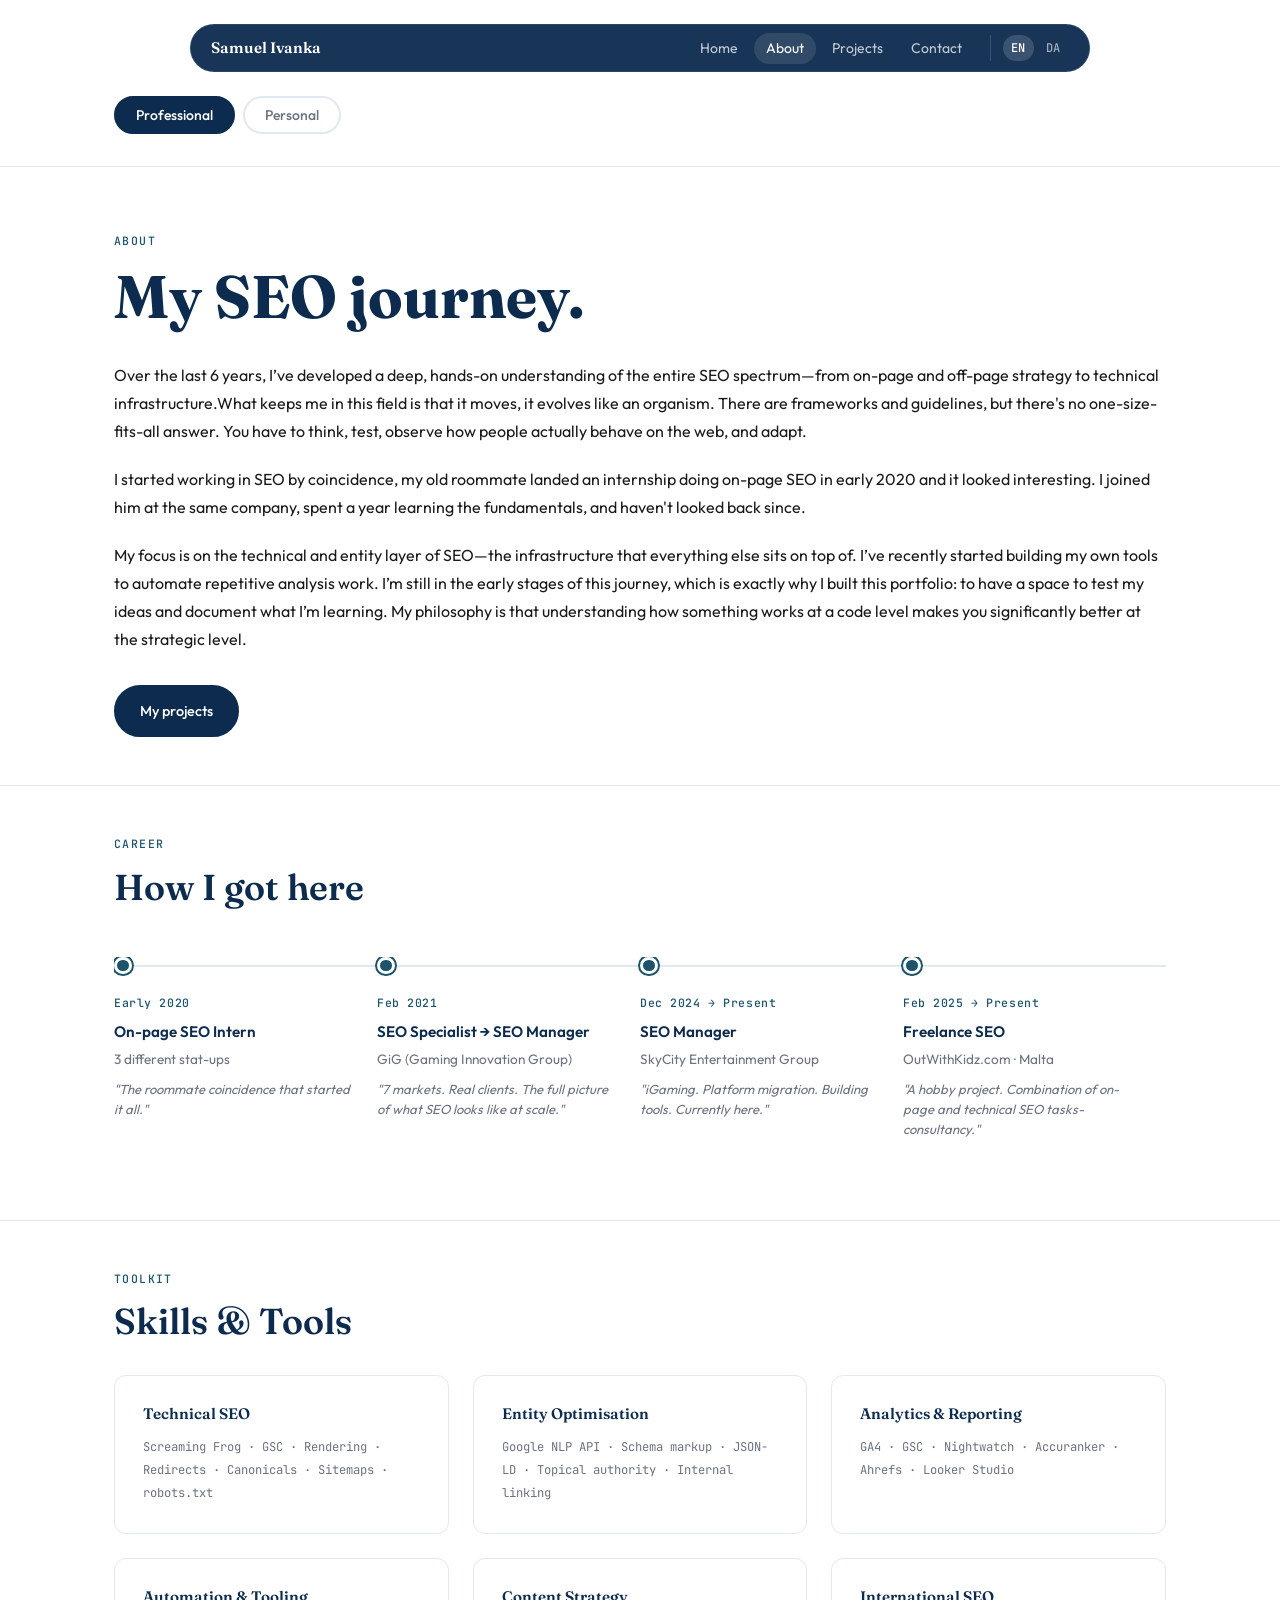
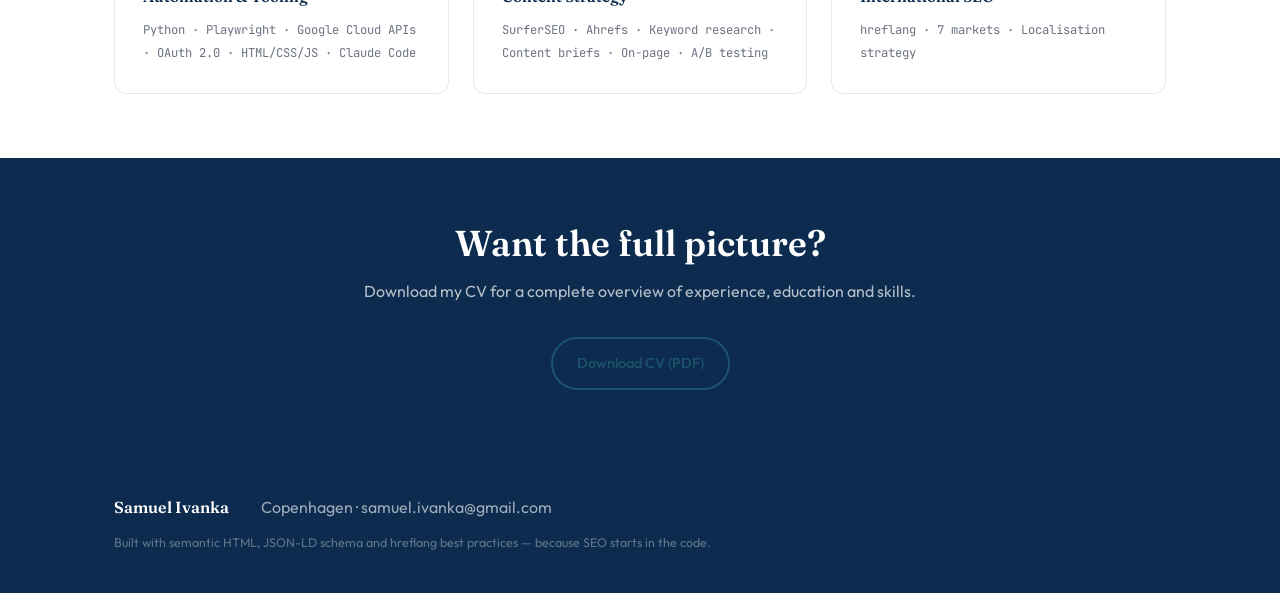
==== about.html @ 7281bb07 "Add redirect-mapper and link-qualifier project pages - projects/redirect-mapper.html: AI-augmented 3" ====
<!DOCTYPE html>
<html lang="en">
<head>
  <meta charset="UTF-8">
  <meta name="viewport" content="width=device-width, initial-scale=1.0">

  <title>About Me - Professional & Personal Angle</title>
  <meta name="description" content="About Samuel Ivanka — technical SEO manager based in Copenhagen. 5 years in iGaming, agency and freelance SEO. Also: badminton, cycling, and four languages.">

  <!-- Canonical -->
  <link rel="canonical" href="https://samuelivanka.github.io/about.html">

  <!-- Open Graph -->
  <meta property="og:type"        content="website">
  <meta property="og:url"         content="https://samuelivanka.github.io/about.html">
  <meta property="og:title"       content="About Me - Professional & Personal Angle">
  <meta property="og:description" content="A bit about myself, from professional and personal point of view. Want to know more? Just ask!">

  <!--
    Hreflang note:
    This site uses a JavaScript-based language toggle (EN/DA) with localStorage persistence.
    Both language versions are present in the DOM simultaneously; display:none hides the inactive one.
  -->

  <!-- Anti-FOUC: apply saved language before stylesheet renders -->
  <script>(function(){var l=localStorage.getItem('si-lang')||'en';document.documentElement.classList.add('lang-'+l);document.documentElement.lang=l;}());</script>

  <!-- Fonts preconnect -->
  <link rel="preconnect" href="https://fonts.googleapis.com">
  <link rel="preconnect" href="https://fonts.gstatic.com" crossorigin>
  <link rel="stylesheet" href="https://fonts.googleapis.com/css2?family=Fraunces:ital,opsz,wght@0,9..144,300;0,9..144,400;0,9..144,600;0,9..144,700;1,9..144,400&family=Outfit:wght@300;400;500;600&family=JetBrains+Mono:wght@400;500&display=swap">

  <link rel="stylesheet" href="style.css">

  <!-- JSON-LD: Person (fuller description) -->
  <script type="application/ld+json">
  {
    "@context": "https://schema.org",
    "@type": "Person",
    "@id": "https://samuelivanka.github.io/#person",
    "name": "Samuel Ivanka",
    "jobTitle": "SEO Manager",
    "description": "Technical SEO manager with 5 years of experience across iGaming, agency and freelance. Specialising in technical SEO, entity optimisation, Ai trends and SEO automation tooling (early stages). Based in Copenhagen.",
    "url": "https://samuelivanka.github.io/",
    "email": "samuel.ivanka@gmail.com",
    "sameAs": ["https://www.linkedin.com/in/samuel-ivanka/"],
    "worksFor": {
      "@type": "Organization",
      "name": "SkyCity Entertainment Group",
      "url": "https://www.skycitycasino.com",
      "sameAs": "https://en.wikipedia.org/wiki/SkyCity_Entertainment_Group"
    },
    "knowsLanguage": ["Slovak", "English", "Danish", "Dutch"],
    "nationality": "Slovak",
    "homeLocation": {
      "@type": "Place",
      "name": "Copenhagen, Denmark"
    }
  }
  </script>
</head>
<body class="mode-professional">

  <!-- ===================== NAV ===================== -->
  <div class="nav-wrapper">
    <nav class="pill-nav" aria-label="Main navigation">
      <a href="index.html" class="nav-logo">Samuel Ivanka</a>

      <button class="nav-hamburger" aria-label="Menu" aria-expanded="false">
        <span></span><span></span><span></span>
      </button>

      <ul class="nav-links">
        <li><a href="index.html"><span class="t-en">Home</span><span class="t-da">Hjem</span></a></li>
        <li><a href="about.html"><span class="t-en">About</span><span class="t-da">Om mig</span></a></li>
        <li><a href="projects.html"><span class="t-en">Projects</span><span class="t-da">Projekter</span></a></li>
        <li><a href="mailto:samuel.ivanka@gmail.com" class="t-en">Contact</a><a href="mailto:samuel.ivanka@gmail.com" class="t-da">Kontakt</a></li>
      </ul>

      <div class="lang-toggle">
        <button class="lang-btn" data-lang="en" aria-label="Switch to English">EN</button>
        <button class="lang-btn" data-lang="da" aria-label="Skift til dansk">DA</button>
      </div>
    </nav>
  </div>

  <main>

    <!-- ===================== MODE TOGGLE BAR ===================== -->
    <div class="mode-bar">
      <div class="container">
        <div class="mode-toggle-bar" role="group" aria-label="Content mode">
          <button class="mode-btn" data-mode="professional">
            <span class="t-en">Professional</span>
            <span class="t-da">Professionel</span>
          </button>
          <button class="mode-btn" data-mode="personal">
            <span class="t-en">Personal</span>
            <span class="t-da">Personlig</span>
          </button>
        </div>
      </div>
    </div>

    <!-- ====================================================
         PROFESSIONAL CONTENT
         ==================================================== -->
    <div class="professional-content">

      <!-- Professional Intro -->
      <section class="about-intro">
        <div class="container">
          <span class="label">
            <span class="t-en">About</span>
            <span class="t-da">Om mig</span>
          </span>
          <h1>
            <span class="t-en">My SEO journey.</span>
            <span class="t-da">Min SEO rejse.</span>
          </h1>

          <div class="about-intro-text">
            <p class="t-en">Over the last 6 years, I’ve developed a deep, hands-on understanding of the entire SEO spectrum—from on-page and off-page strategy to technical infrastructure.What keeps me in this field is that it moves, it evolves like an organism. There are frameworks and guidelines, but there's no one-size-fits-all answer. You have to think, test, observe how people actually behave on the web, and adapt.</p>
            <p class="t-da">De sidste 6 år har jeg opbygget en dyb, praktisk forståelse for hele SEO-spektret – fra on-page og off-page strategi til teknisk infrastruktur. Det der holder mig i dette felt er, at det bevæger sig, det udvikler sig som en organisme. Der er rammer og retningslinjer, men der er ingen one-size-fits-all løsning. Man skal tænke, teste, observere hvordan folk faktisk opfører sig på nettet, og tilpasse sig.</p>

            <p class="t-en">I started working in SEO by coincidence, my old roommate landed an internship doing on-page SEO in early 2020 and it looked interesting. I joined him at the same company, spent a year learning the fundamentals, and haven't looked back since.</p>
            <p class="t-da">Jeg startede med SEO lidt ved et tilfælde. Min daværende roommate fik en praktikplads med fokus på on-page SEO i starten af 2020, og det så spændende ud. Jeg startede i samme firma, brugte et år på at lære det grundlæggende, og har ikke set mig tilbage siden.</p>

            <p class="t-en">My focus is on the technical and entity layer of SEO—the infrastructure that everything else sits on top of. I’ve recently started building my own tools to automate repetitive analysis work. I’m still in the early stages of this journey, which is exactly why I built this portfolio: to have a space to test my ideas and document what I’m learning. My philosophy is that understanding how something works at a code level makes you significantly better at the strategic level.</p>
            <p class="t-da">Mit fokus er på det tekniske lag og entitets-niveauet – selve den infrastruktur, som alt andet hviler på. Jeg er for nylig begyndt at eksperimentere med at bygge mine egne værktøjer til at automatisere repetitive analyseopgaver. Selvom jeg stadig er i den tidlige fase, er det netop derfor, jeg har bygget denne portfolio: For at have et sted at teste mine idéer af og dokumentere min læring. Min filosofi er, at når man forstår, hvordan noget fungerer helt nede i koden, bliver man markant stærkere på det strategiske niveau.</p>
          </div>

          <div style="margin-top: 2rem;">
            <a href="projects.html" class="btn-primary">
              <span class="t-en">My projects</span>
              <span class="t-da">Mine projekter</span>
            </a>
          </div>
        </div>
      </section>

      <!-- Career Roadmap -->
      <section class="career-section">
        <div class="container">
          <div class="section-header fade-up">
            <span class="label">
              <span class="t-en">Career</span>
              <span class="t-da">Karriere</span>
            </span>
            <h2>
              <span class="t-en">How I got here</span>
              <span class="t-da">Min Rejse</span>
            </h2>
          </div>

          <div class="career-timeline" role="list">

            <div class="timeline-item fade-up" role="listitem">
              <div class="timeline-dot" aria-hidden="true"></div>
              <div class="timeline-year">
                <span class="t-en">Early 2020</span>
                <span class="t-da">Tidligt 2020</span>
              </div>
              <div class="timeline-role">
                <span class="t-en">On-page SEO Intern</span>
                <span class="t-da">On-page SEO Praktikant</span>
              </div>
              <div class="timeline-company">
                <span class="t-en">3 different stat-ups</span>
                <span class="t-da">3 forskellige start-ups</span>
              </div>
              <div class="timeline-desc">
                <span class="t-en">"The roommate coincidence that started it all."</span>
                <span class="t-da">"Den roommate-tilfældighed der startede det hele."</span>
              </div>
            </div>

            <div class="timeline-item fade-up" role="listitem">
              <div class="timeline-dot" aria-hidden="true"></div>
              <div class="timeline-year">Feb 2021</div>
              <div class="timeline-role">SEO Specialist → SEO Manager</div>
              <div class="timeline-company">GiG (Gaming Innovation Group)</div>
              <div class="timeline-desc">
                <span class="t-en">"7 markets. Real clients. The full picture of what SEO looks like at scale."</span>
                <span class="t-da">"7 markeder. Rigtige kunder. Det fulde billede af SEO i skala."</span>
              </div>
            </div>

            <div class="timeline-item fade-up" role="listitem">
              <div class="timeline-dot" aria-hidden="true"></div>
              <div class="timeline-year">
                <span class="t-en">Dec 2024 → Present</span>
                <span class="t-da">Dec 2024 → Nu</span>
              </div>
              <div class="timeline-role">SEO Manager</div>
              <div class="timeline-company">SkyCity Entertainment Group</div>
              <div class="timeline-desc">
                <span class="t-en">"iGaming. Platform migration. Building tools. Currently here."</span>
                <span class="t-da">"iGaming. Platformsmigrering. Bygger værktøjer. Er her stadig."</span>
              </div>
            </div>

            <div class="timeline-item fade-up" role="listitem">
              <div class="timeline-dot" aria-hidden="true"></div>
              <div class="timeline-year">
                <span class="t-en">Feb 2025 → Present</span>
                <span class="t-da">Feb 2025 → Nu</span>
              </div>
              <div class="timeline-role">
                <span class="t-en">Freelance SEO</span>
                <span class="t-da">Freelance SEO</span>
              </div>
              <div class="timeline-company">OutWithKidz.com · Malta</div>
              <div class="timeline-desc">
                <span class="t-en">"A hobby project. Combination of on-page and technical SEO tasks- consultancy."</span>
                <span class="t-da">"Et hobbyprojekt. Kombination af on-page og tekniske SEO opgaver - konsulent."</span>
              </div>
            </div>

          </div>
        </div>
      </section>

      <!-- Skills Grid -->
      <section class="skills-section">
        <div class="container">
          <div class="section-header fade-up">
            <span class="label">
              <span class="t-en">Toolkit</span>
              <span class="t-da">Værktøjskasse</span>
            </span>
            <h2>
              <span class="t-en">Skills &amp; Tools</span>
              <span class="t-da">Kompetencer &amp; Værktøjer</span>
            </h2>
          </div>

          <div class="skills-grid">

            <article class="skill-card fade-up">
              <h3>
                <span class="t-en">Technical SEO</span>
                <span class="t-da">Teknisk SEO</span>
              </h3>
              <div class="skill-tools">Screaming Frog · GSC · Rendering · Redirects · Canonicals · Sitemaps · robots.txt</div>
            </article>

            <article class="skill-card fade-up">
              <h3>
                <span class="t-en">Entity Optimisation</span>
                <span class="t-da">Entitetsoptimering</span>
              </h3>
              <div class="skill-tools">Google NLP API · Schema markup · JSON-LD · Topical authority · Internal linking</div>
            </article>

            <article class="skill-card fade-up">
              <h3>
                <span class="t-en">Analytics &amp; Reporting</span>
                <span class="t-da">Analyse &amp; Rapportering</span>
              </h3>
              <div class="skill-tools">GA4 · GSC · Nightwatch · Accuranker · Ahrefs · Looker Studio</div>
            </article>

            <article class="skill-card fade-up">
              <h3>
                <span class="t-en">Automation &amp; Tooling</span>
                <span class="t-da">Automatisering &amp; Tooling</span>
              </h3>
              <div class="skill-tools">Python · Playwright · Google Cloud APIs · OAuth 2.0 · HTML/CSS/JS · Claude Code</div>
            </article>

            <article class="skill-card fade-up">
              <h3>
                <span class="t-en">Content Strategy</span>
                <span class="t-da">Contentstrategi</span>
              </h3>
              <div class="skill-tools t-en">SurferSEO · Ahrefs · Keyword research · Content briefs · On-page · A/B testing</div>
              <div class="skill-tools t-da">SurferSEO · Ahrefs · Søgeordanalyse · Content briefs · On-page · A/B testing</div>
            </article>

            <article class="skill-card fade-up">
              <h3>
                <span class="t-en">International SEO</span>
                <span class="t-da">International SEO</span>
              </h3>
              <div class="skill-tools t-en">hreflang · 7 markets · Localisation strategy</div>
              <div class="skill-tools t-da">hreflang · 7 markeder · Lokaliseringsstrategi</div>
            </article>

          </div>
        </div>
      </section>

      <!-- CV Download Strip -->
      <section class="cv-strip">
        <div class="container">
          <h2>
            <span class="t-en">Want the full picture?</span>
            <span class="t-da">Vil du have det fulde billede?</span>
          </h2>
          <p class="t-en">Download my CV for a complete overview of experience, education and skills.</p>
          <p class="t-da">Download mit CV for et komplet overblik over erfaring, uddannelse og kompetencer.</p>
          <a href="S.Ivanka_CV.pdf" class="btn-outline" download>
            <span class="t-en">Download CV (PDF)</span>
            <span class="t-da">Download CV (PDF)</span>
          </a>
        </div>
      </section>

    </div><!-- /professional-content -->

    <!-- ====================================================
         PERSONAL CONTENT
         ==================================================== -->
    <div class="personal-content">

      <!-- Personal Intro -->
      <section class="personal-intro">
        <div class="container">
          <span class="label">
            <span class="t-en">The human behind the redirects</span>
            <span class="t-da">Mennesket bag redirects</span>
          </span>
          <h1>
            <span class="t-en">Life outside of SEO.</span>
            <span class="t-da">Livet uden for SEO.</span>
          </h1>

          <div class="about-intro-text">
            <p class="t-en">Originally from Partizánske, Slovakia—a town small enough that leaving felt inevitable. My journey has always been driven by a search for the next challenge. At 15, that meant moving to Košice and joining the national badminton team.</p>
            <p class="t-da">Jeg kommer oprindeligt fra Partizánske i Slovakiet – en by, der var lille nok til, at det føltes uundgåeligt, at jeg en dag skulle videre. Min rejse har altid været drevet af lysten til den næste udfordring. Som 15-årig betød det en flytning til Košice for at tørne ud for det slovakiske badmintonlandshold.</p>

            <p class="t-en">In 2016, I decided Denmark sounded like a good idea, and I’ve been here ever since. Over the last decade, I’ve built a life in Copenhagen: I studied, mastered the language (passing the C1 Studieprøven in 2025), and found a community I’m proud to be part of. I officially applied for Danish citizenship in mid-2025, and I’m looking forward to calling this city home for many years to come.</p>
            <p class="t-da">I 2016 besluttede jeg, at Danmark lød som en god idé, og jeg har været her lige siden. Over det sidste årti har jeg bygget et liv op i København: Jeg har studeret, mestret sproget (bestod Studieprøven i 2025) og fundet et fællesskab, jeg er stolt af at være en del af. Jeg ansøgte om dansk statsborgerskab i sommeren 2025, og planen er klar – jeg skal kalde København for mit hjem i mange år fremover.</p>
          </div>
        </div>
      </section>

      <!-- Fun Cards -->
      <section class="fun-section">
        <div class="container">
          <div class="section-header fade-up">
            <span class="label">
              <span class="t-en">Outside the browser</span>
              <span class="t-da">Uden for browseren</span>
            </span>
          </div>

          <div class="fun-cards-grid">

            <article class="fun-card fade-up">
              <div class="fun-card-emoji">🏸</div>
              <h3>
                <span class="t-en">Badminton (on hold)</span>
                <span class="t-da">Badminton (på pause)</span>
              </h3>
              <p class="t-en">Former national team player. Currently on pause thanks to heel and knee surgeries. Now working on my comeback to the badminton courts. Also, I cannot say non to padel either...</p>
              <p class="t-da">Tidligere landsholdsspiller. Lige nu er ketcheren lagt på hylden grundet operationer i både hæl og knæ, men jeg arbejder målrettet på mit comeback til badmintonbanen. Og når jeg ikke jagter fjerbolde, har jeg også svært ved at sige nej til en omgang padel...</p>
            </article>

            <article class="fun-card fade-up">
              <div class="fun-card-emoji">🚴</div>
              <h3>
                <span class="t-en">Road cycling</span>
                <span class="t-da">Landevejscykling</span>
              </h3>
              <p class="t-en">Coming from a hilly country with beautiful mountains, I thought road cycling in Denmark would be boring. But once I actually got in the saddle, I never looked back.</p>
              <p class="t-da">Da jeg kommer fra et bjergrigt, troede jeg egentlig, at landevejscykling i Danmark ville være ret kedeligt. Men efter jeg prøvede det første gang, har jeg ikke set mig tilbage.</p>
            </article>

            <article class="fun-card fade-up">
              <div class="fun-card-emoji">📚</div>
              <h3>
                <span class="t-en">Reading</span>
                <span class="t-da">Læsning</span>
              </h3>
              <p class="t-en">My interests cover everything from crime fiction and psychology to the mechanics of the human body (and children’s books in Dutch, haha). My latest purchase? The Decameron—a 14th-century classic. I guess I wanted to see if I’d enjoy the "big ballers" of world literature.</p>
              <p class="t-da">Jeg læser alt fra krimier og psykologi til bøger om menneskekroppen (og børnebøger på hollandsk, haha). Mit seneste køb var Dekameron – en klassiker fra det 14. århundrede. Jeg tænkte, at det var på tide at se, om jeg kan li’ litteraturens helt store "big ballers".</p>
            </article>

            <article class="fun-card fade-up">
              <div class="fun-card-emoji">🌍</div>
              <h3>
                <span class="t-en">Traveling</span>
                <span class="t-da">Rejse</span>
              </h3>
              <p class="t-en">I’ve explored 16 different European countries and spent three months in Malaysia for an internship at a badminton academy. My travels have also taken me through Hong Kong, the Philippines, Singapore, Thailand, and all the way to Australia.</p>
              <p class="t-da">Jeg har udforsket 16 forskellige lande i Europa og tilbragt tre måneder i Malaysia i praktik på et badmintonakademi. Derudover har mine rejser taget mig forbi Hong Kong, Filippinerne, Singapore, Thailand og hele vejen til Australien.</p>
            </article>

            <article class="fun-card fade-up">
              <div class="fun-card-emoji">🐕</div>
              <h3>
                <span class="t-en">Walks + girlfriend + dog</span>
                <span class="t-da">Gåture + kæreste + hund</span>
              </h3>
              <p class="t-en">The holy trinity of weekend activities. Long walks with my girlfriend and our dog — the best kind of offline time.</p>
              <p class="t-da">Den hellige treenighed af weekendaktiviteter. Lange ture med min kæreste og vores hund — den bedste slags offline tid.</p>
            </article>

            <article class="fun-card fade-up">
              <div class="fun-card-emoji">🌱</div>
              <h3>
                <span class="t-en">Plants, cooking &amp; cleaning</span>
                <span class="t-da">Planter, madlavning &amp; rengøring</span>
              </h3>
              <p class="t-en">I actually genuinely enjoy cleaning—it might have something to do with my very first job in Denmark as a dishwasher. When I’m not making things spotless, I enjoy the occasional baking session and taking care of my growing collection of plants.</p>
              <p class="t-da">Jeg nyder faktisk at gøre rent – det har måske noget at gøre med mit allerførste job i Danmark som opvasker. Når jeg ikke gør rent, kan jeg godt lide at bage en gang imellem og passe mine mange planter.</p>
            </article>

          </div>
        </div>
      </section>

      <!-- Languages -->
      <section class="lang-section">
        <div class="container">
          <div class="section-header fade-up">
            <span class="label">
              <span class="t-en">Languages</span>
              <span class="t-da">Sprog</span>
            </span>
          </div>

          <div class="lang-items">

            <div class="lang-item fade-up">
              <div class="lang-name">
                <span class="t-en">Slovak</span>
                <span class="t-da">Slovakisk</span>
              </div>
              <div class="lang-level">
                <span class="t-en">Native</span>
                <span class="t-da">Modersmål</span>
              </div>
              <div class="lang-note">
                <span class="t-en">From Partizánske, Slovakia</span>
                <span class="t-da">Fra Partizánske, Slovakiet</span>
              </div>
            </div>

            <div class="lang-item fade-up">
              <div class="lang-name">
                <span class="t-en">English</span>
                <span class="t-da">Engelsk</span>
              </div>
              <div class="lang-level">C2</div>
              <div class="lang-note">
                <span class="t-en">Full professional proficiency</span>
                <span class="t-da">Fuld professionel kompetence</span>
              </div>
            </div>

            <div class="lang-item fade-up">
              <div class="lang-name">
                <span class="t-en">Danish</span>
                <span class="t-da">Dansk</span>
              </div>
              <div class="lang-level">C1</div>
              <div class="lang-note">
                <span class="t-en">It's still tough but I do my best</span>
                <span class="t-da">Det er stadig hårdt, men jeg gør mit bedste</span>
              </div>
            </div>

            <div class="lang-item fade-up">
              <div class="lang-name">
                <span class="t-en">Dutch</span>
                <span class="t-da">Hollandsk</span>
              </div>
              <div class="lang-level">B1</div>
              <div class="lang-note">
                <span class="t-en">Self-study & occasional convos with natives</span>
                <span class="t-da">Selvstudie og jævnlige samtaler med hollændere</span>
              </div>
            </div>

          </div>
        </div>
      </section>

    </div><!-- /personal-content -->

  </main>

  <!-- ===================== FOOTER ===================== -->
  <footer>
    <div class="container">
      <span class="footer-name">Samuel Ivanka</span>
      <span>
        <span class="t-en">Copenhagen</span>
        <span class="t-da">København</span>
         · samuel.ivanka@gmail.com
      </span>
      <span class="footer-note t-en">Built with semantic HTML, JSON-LD schema and hreflang best practices — because SEO starts in the code.</span>
      <span class="footer-note t-da">Bygget med semantisk HTML, JSON-LD schema og hreflang best practices — fordi SEO starter i koden.</span>
    </div>
  </footer>

  <script src="script.js"></script>
</body>
</html>
---- style.css ----
/* ===================================================
   SAMUEL IVANKA — PORTFOLIO STYLESHEET
   =================================================== */

/* Fonts */
@import url('https://fonts.googleapis.com/css2?family=Fraunces:ital,opsz,wght@0,9..144,300;0,9..144,400;0,9..144,600;0,9..144,700;1,9..144,400&family=Outfit:wght@300;400;500;600&family=JetBrains+Mono:wght@400;500&display=swap');

/* ---- Custom Properties ---- */
:root {
  --navy:   #0C2B4E;
  --blue:   #1A3D64;
  --teal:   #1D546C;
  --grey:   #F4F4F4;
  --white:  #FFFFFF;
  --ink:    #1A1A1A;
  --muted:  #6B7280;
  --rule:   #E2E8F0;

  --font-display: 'Fraunces', Georgia, serif;
  --font-body:    'Outfit', system-ui, sans-serif;
  --font-mono:    'JetBrains Mono', 'Courier New', monospace;

  --section-gap:    4rem;
  --container-max:  1100px;
  --radius:         12px;
  --radius-pill:    999px;
  --transition:     0.3s ease;
}

/* ---- Language / Mode Visibility (critical — prevents FOUC) ---- */
html.lang-en .t-da { display: none; }
html.lang-da .t-en { display: none; }
body.mode-professional .personal-content  { display: none; }
body.mode-personal    .professional-content { display: none; }

/* ---- Reset & Base ---- */
*, *::before, *::after { box-sizing: border-box; margin: 0; padding: 0; }

html {
  scroll-behavior: smooth;
  font-size: 16px;
}

body {
  font-family: var(--font-body);
  color: var(--ink);
  background: var(--white);
  line-height: 1.7;
  -webkit-font-smoothing: antialiased;
}

img { max-width: 100%; display: block; }
a   { color: inherit; text-decoration: none; }
ul  { list-style: none; }

/* ---- Layout ---- */
.container {
  max-width: var(--container-max);
  margin: 0 auto;
  padding: 0 1.5rem;
}

section { padding: var(--section-gap) 0; }

/* ====================================================
   FLOATING PILL NAV
   ==================================================== */
.nav-wrapper {
  position: fixed;
  top: 1.5rem;
  left: 50%;
  transform: translateX(-50%);
  z-index: 1000;
  width: calc(100% - 2rem);
  max-width: 900px;
}

.pill-nav {
  display: flex;
  align-items: center;
  gap: 0.5rem;
  background: rgba(12, 43, 78, 0.95);
  backdrop-filter: blur(12px);
  -webkit-backdrop-filter: blur(12px);
  border-radius: var(--radius-pill);
  padding: 0.6rem 1.25rem;
  border: 1px solid rgba(255, 255, 255, 0.08);
  position: relative;
}

.nav-logo {
  font-family: var(--font-display);
  font-weight: 600;
  font-size: 0.95rem;
  color: var(--white);
  white-space: nowrap;
  margin-right: auto;
  flex-shrink: 0;
}

.nav-links {
  display: flex;
  align-items: center;
  gap: 0.25rem;
}

.nav-links li a {
  color: rgba(255, 255, 255, 0.75);
  font-size: 0.875rem;
  font-weight: 400;
  padding: 0.4rem 0.75rem;
  border-radius: var(--radius-pill);
  transition: color var(--transition), background var(--transition);
  white-space: nowrap;
}

.nav-links li a:hover,
.nav-links li a.active {
  color: var(--white);
  background: rgba(255, 255, 255, 0.1);
}

/* ---- Lang Toggle ---- */
.lang-toggle {
  display: flex;
  gap: 0.2rem;
  margin-left: 0.5rem;
  border-left: 1px solid rgba(255, 255, 255, 0.15);
  padding-left: 0.75rem;
  flex-shrink: 0;
}

.lang-btn {
  background: none;
  border: none;
  color: rgba(255, 255, 255, 0.6);
  font-family: var(--font-mono);
  font-size: 0.75rem;
  font-weight: 500;
  padding: 0.3rem 0.55rem;
  border-radius: var(--radius-pill);
  cursor: pointer;
  transition: color var(--transition), background var(--transition);
}

.lang-btn:hover { color: var(--white); }

.lang-btn.active {
  background: rgba(255, 255, 255, 0.15);
  color: var(--white);
}

/* ---- Hamburger (mobile) ---- */
.nav-hamburger {
  display: none;
  flex-direction: column;
  gap: 5px;
  background: none;
  border: none;
  cursor: pointer;
  padding: 0.4rem;
  margin-left: 0.75rem;
}

.nav-hamburger span {
  display: block;
  width: 20px;
  height: 2px;
  background: var(--white);
  border-radius: 2px;
  transition: transform var(--transition), opacity var(--transition);
}

.nav-hamburger.open span:nth-child(1) { transform: translateY(7px) rotate(45deg); }
.nav-hamburger.open span:nth-child(2) { opacity: 0; }
.nav-hamburger.open span:nth-child(3) { transform: translateY(-7px) rotate(-45deg); }

/* ====================================================
   TYPOGRAPHY
   ==================================================== */
h1 {
  font-family: var(--font-display);
  font-size: clamp(2.5rem, 5vw, 3.75rem);
  font-weight: 700;
  line-height: 1.1;
  color: var(--navy);
}

h2 {
  font-family: var(--font-display);
  font-size: clamp(1.75rem, 3vw, 2.25rem);
  font-weight: 600;
  line-height: 1.2;
  color: var(--navy);
}

h3 {
  font-family: var(--font-display);
  font-size: 1.2rem;
  font-weight: 600;
  color: var(--navy);
  line-height: 1.3;
}

h4 {
  font-family: var(--font-body);
  font-size: 1rem;
  font-weight: 600;
  color: var(--navy);
}

p { color: var(--ink); line-height: 1.75; }
p + p { margin-top: 1rem; }

/* ---- Section Label ---- */
.label {
  font-family: var(--font-mono);
  font-size: 0.72rem;
  font-weight: 500;
  letter-spacing: 0.12em;
  text-transform: uppercase;
  color: var(--teal);
  display: block;
  margin-bottom: 0.75rem;
}

/* ---- Section Header ---- */
.section-header { margin-bottom: 2rem; }
.section-header h2 { margin-top: 0.5rem; }

/* ====================================================
   BUTTONS
   ==================================================== */
.btn-primary,
.btn-secondary,
.btn-outline {
  display: inline-flex;
  align-items: center;
  gap: 0.5rem;
  padding: 0.75rem 1.5rem;
  border-radius: var(--radius-pill);
  font-family: var(--font-body);
  font-size: 0.9rem;
  font-weight: 500;
  cursor: pointer;
  transition: all var(--transition);
  border: 2px solid transparent;
  text-decoration: none;
  white-space: nowrap;
}

.btn-primary {
  background: var(--navy);
  color: var(--white);
  border-color: var(--navy);
}
.btn-primary:hover {
  background: var(--blue);
  border-color: var(--blue);
}

.btn-secondary {
  background: transparent;
  color: var(--navy);
  border-color: var(--navy);
}
.btn-secondary:hover {
  background: var(--navy);
  color: var(--white);
}

.btn-outline {
  background: transparent;
  color: var(--teal);
  border-color: var(--teal);
}
.btn-outline:hover {
  background: var(--teal);
  color: var(--white);
}

/* ====================================================
   HERO SECTION
   ==================================================== */
.hero {
  display: flex;
  align-items: center;
  padding: 6.5rem 0 4rem;
  background: var(--white);
}

.hero-eyebrow {
  font-family: var(--font-mono);
  font-size: 0.78rem;
  font-weight: 400;
  letter-spacing: 0.12em;
  color: var(--teal);
  margin-bottom: 1.25rem;
  display: block;
}

.hero h1 { margin-bottom: 1.25rem; }

.hero-tagline {
  font-size: clamp(1.05rem, 2vw, 1.25rem);
  color: var(--ink);
  font-weight: 400;
  line-height: 1.65;
  max-width: 680px;
  margin-bottom: 0.75rem;
}

.hero-sub {
  font-size: 0.95rem;
  color: var(--muted);
  max-width: 540px;
  margin-bottom: 2.5rem;
}

.hero-ctas {
  display: flex;
  flex-wrap: wrap;
  gap: 1rem;
}

/* ====================================================
   WHAT I DO — 3 CARDS
   ==================================================== */
.what-i-do { background: var(--grey); }

.cards-grid {
  display: grid;
  grid-template-columns: repeat(4, 1fr);
  gap: 1.5rem;
}

@media (max-width: 900px) {
  .cards-grid { grid-template-columns: repeat(2, 1fr); }
}

@media (max-width: 540px) {
  .cards-grid { grid-template-columns: 1fr; }
}

.card {
  background: var(--white);
  border: 1px solid var(--rule);
  border-radius: var(--radius);
  padding: 2rem;
  transition: transform var(--transition), box-shadow var(--transition);
}

.card:hover {
  transform: translateY(-4px);
  box-shadow: 0 12px 32px rgba(12, 43, 78, 0.1);
}

.card-icon {
  font-size: 1.75rem;
  margin-bottom: 1rem;
  line-height: 1;
}

.card h3 { margin-bottom: 0.5rem; }
.card p  { color: var(--muted); font-size: 0.925rem; }

/* ====================================================
   FEATURED PROJECT SECTION
   ==================================================== */
.featured-project {
  background: var(--navy);
  color: var(--white);
}

.featured-project .label { color: rgba(255, 255, 255, 0.45); }
.featured-project h2    { color: var(--white); margin-top: 0.5rem; margin-bottom: 1rem; }
.featured-project p     { color: rgba(255, 255, 255, 0.8); }

.featured-inner {
  display: grid;
  grid-template-columns: 1fr 1fr;
  gap: 4rem;
  align-items: center;
}

.featured-cta { margin-top: 2rem; }

/* Outline button on dark navy background — needs light colours */
.featured-project .btn-outline,
.feature-card .btn-outline {
  color: rgba(255, 255, 255, 0.9);
  border-color: rgba(255, 255, 255, 0.45);
}

.featured-project .btn-outline:hover,
.feature-card .btn-outline:hover {
  background: rgba(255, 255, 255, 0.12);
  border-color: var(--white);
  color: var(--white);
}

/* ---- Mini Pipeline ---- */
.mini-pipeline {
  display: flex;
  align-items: flex-start;
  gap: 0;
  overflow-x: auto;
  scrollbar-width: none;
  padding: 1.5rem 0;
}

.mini-pipeline::-webkit-scrollbar { display: none; }

.mini-step {
  display: flex;
  flex-direction: column;
  align-items: center;
  text-align: center;
  min-width: 90px;
  flex-shrink: 0;
}

.mini-step-dot {
  width: 38px;
  height: 38px;
  border-radius: 50%;
  background: rgba(255, 255, 255, 0.1);
  border: 2px solid rgba(255, 255, 255, 0.35);
  display: flex;
  align-items: center;
  justify-content: center;
  font-family: var(--font-mono);
  font-size: 0.65rem;
  font-weight: 500;
  color: rgba(255, 255, 255, 0.9);
  margin-bottom: 0.6rem;
  flex-shrink: 0;
}

.mini-step-label {
  font-size: 0.68rem;
  color: rgba(255, 255, 255, 0.6);
  font-weight: 400;
  max-width: 78px;
  line-height: 1.3;
}

.mini-connector {
  flex: 1;
  height: 2px;
  background: rgba(255, 255, 255, 0.18);
  min-width: 16px;
  margin-top: 18px;
  flex-shrink: 1;
}

/* Mini pipeline — dark-on-light variant (projects card) */
.mini-pipeline-light .mini-step-dot {
  background: rgba(12, 43, 78, 0.08);
  border-color: rgba(12, 43, 78, 0.25);
  color: var(--navy);
}

.mini-pipeline-light .mini-step-label { color: rgba(255, 255, 255, 0.65); }
.mini-pipeline-light .mini-connector  { background: rgba(255, 255, 255, 0.2); }

/* ====================================================
   CONTACT STRIP
   ==================================================== */
.contact-strip {
  background: var(--grey);
  text-align: center;
}

.contact-strip h2      { margin-bottom: 1rem; }
.contact-strip .sub    { color: var(--muted); max-width: 560px; margin: 0 auto 2rem; }

.contact-email {
  display: inline-block;
  font-family: var(--font-display);
  font-size: clamp(1.2rem, 2.5vw, 1.65rem);
  font-weight: 600;
  color: var(--teal);
  text-decoration: underline;
  text-underline-offset: 4px;
  margin-bottom: 1.5rem;
  transition: color var(--transition);
}

.contact-email:hover { color: var(--navy); }

.contact-ctas {
  display: flex;
  gap: 1rem;
  justify-content: center;
  flex-wrap: wrap;
}

/* ====================================================
   FOOTER
   ==================================================== */
footer {
  background: var(--navy);
  color: rgba(255, 255, 255, 0.6);
  padding: 2.5rem 0;
}

footer .container {
  display: flex;
  flex-wrap: wrap;
  gap: 0.5rem 2rem;
  align-items: center;
}

.footer-name {
  font-family: var(--font-display);
  font-weight: 600;
  color: var(--white);
  font-size: 1rem;
}

.footer-note {
  display: block;
  width: 100%;
  font-size: 0.78rem;
  color: rgba(255, 255, 255, 0.35);
  margin-top: 0.25rem;
  line-height: 1.6;
}

/* ====================================================
   ABOUT PAGE — MODE BAR
   ==================================================== */
.mode-bar {
  padding-top: 6rem;
  padding-bottom: 2rem;
  border-bottom: 1px solid var(--rule);
  background: var(--white);
}

.mode-toggle-bar {
  display: flex;
  gap: 0.5rem;
}

.mode-btn {
  padding: 0.5rem 1.25rem;
  border-radius: var(--radius-pill);
  font-family: var(--font-body);
  font-size: 0.875rem;
  font-weight: 500;
  cursor: pointer;
  border: 2px solid var(--rule);
  background: transparent;
  color: var(--muted);
  transition: all var(--transition);
}

.mode-btn:hover {
  border-color: var(--navy);
  color: var(--navy);
}

.mode-btn.active {
  background: var(--navy);
  border-color: var(--navy);
  color: var(--white);
}

/* ====================================================
   ABOUT PAGE — PROFESSIONAL INTRO
   ==================================================== */
.about-intro { padding: var(--section-gap) 0 3rem; }
.about-intro h1 { margin-top: 0.5rem; margin-bottom: 2rem; }
.about-intro-text p { margin-bottom: 1.25rem; }
.about-intro-text p:last-child { margin-bottom: 0; }

/* ====================================================
   CAREER TIMELINE
   ==================================================== */
.career-section { padding: 3rem 0 var(--section-gap); border-top: 1px solid var(--rule); }

.career-timeline {
  display: flex;
  gap: 0;
  margin-top: 3rem;
  overflow-x: auto;
  scrollbar-width: none;
  padding-bottom: 1rem;
}

.career-timeline::-webkit-scrollbar { display: none; }

.timeline-item {
  flex: 1;
  min-width: 200px;
  position: relative;
  padding-top: 2.25rem;
  padding-right: 1.5rem;
}

/* Horizontal connecting line */
.timeline-item::before {
  content: '';
  position: absolute;
  top: 0.525rem;
  left: 0;
  right: 0;
  height: 2px;
  background: var(--rule);
}

.timeline-item:first-child::before { left: 0.525rem; }

.timeline-dot {
  position: absolute;
  top: 0;
  left: 0;
  width: 1.1rem;
  height: 1.1rem;
  border-radius: 50%;
  background: var(--teal);
  border: 3px solid var(--white);
  box-shadow: 0 0 0 2px var(--teal);
  z-index: 1;
}

.timeline-year {
  font-family: var(--font-mono);
  font-size: 0.72rem;
  color: var(--teal);
  font-weight: 500;
  letter-spacing: 0.05em;
  margin-bottom: 0.4rem;
}

.timeline-role {
  font-weight: 600;
  font-size: 0.95rem;
  color: var(--navy);
  margin-bottom: 0.2rem;
}

.timeline-company {
  font-size: 0.85rem;
  color: var(--muted);
  margin-bottom: 0.6rem;
}

.timeline-desc {
  font-size: 0.82rem;
  color: var(--muted);
  font-style: italic;
  line-height: 1.5;
}

/* ====================================================
   SKILLS GRID
   ==================================================== */
.skills-section { padding: 3rem 0 var(--section-gap); border-top: 1px solid var(--rule); }

.skills-grid {
  display: grid;
  grid-template-columns: repeat(auto-fit, minmax(280px, 1fr));
  gap: 1.5rem;
  margin-top: 2rem;
}

.skill-card {
  background: var(--white);
  border: 1px solid var(--rule);
  border-radius: var(--radius);
  padding: 1.75rem;
  transition: transform var(--transition), box-shadow var(--transition);
}

.skill-card:hover {
  transform: translateY(-3px);
  box-shadow: 0 8px 24px rgba(12, 43, 78, 0.08);
}

.skill-card h3 { font-size: 0.95rem; margin-bottom: 0.75rem; }

.skill-tools {
  font-family: var(--font-mono);
  font-size: 0.76rem;
  color: var(--muted);
  line-height: 1.9;
}

/* ====================================================
   CV DOWNLOAD STRIP
   ==================================================== */
.cv-strip {
  background: var(--navy);
  color: var(--white);
  text-align: center;
}

.cv-strip h2 { color: var(--white); margin-bottom: 0.75rem; }
.cv-strip p  { color: rgba(255, 255, 255, 0.7); margin-bottom: 2rem; }

/* ====================================================
   PERSONAL MODE — FUN CARDS
   ==================================================== */
.personal-intro { padding: var(--section-gap) 0 3rem; }
.personal-intro h1 { margin-top: 0.5rem; margin-bottom: 2rem; }

.fun-section { padding: 3rem 0 var(--section-gap); border-top: 1px solid var(--rule); }

.fun-cards-grid {
  display: grid;
  grid-template-columns: repeat(auto-fit, minmax(260px, 1fr));
  gap: 1.5rem;
  margin-top: 2rem;
}

.fun-card {
  background: var(--white);
  border: 1px solid var(--rule);
  border-radius: var(--radius);
  padding: 1.75rem;
  transition: transform var(--transition), box-shadow var(--transition);
}

.fun-card:hover {
  transform: translateY(-3px);
  box-shadow: 0 8px 24px rgba(12, 43, 78, 0.07);
}

.fun-card-emoji {
  font-size: 2rem;
  margin-bottom: 0.75rem;
  line-height: 1;
}

.fun-card h3 { font-size: 0.95rem; margin-bottom: 0.5rem; }
.fun-card p  { color: var(--muted); font-size: 0.875rem; line-height: 1.65; }

/* ====================================================
   PERSONAL MODE — LANGUAGE CARDS
   ==================================================== */
.lang-section { padding: 3rem 0 var(--section-gap); border-top: 1px solid var(--rule); }
.lang-section .section-header { margin-bottom: 1.5rem; }

.lang-body { max-width: 680px; margin-bottom: 2rem; color: var(--muted); }

.lang-items {
  display: grid;
  grid-template-columns: repeat(auto-fit, minmax(220px, 1fr));
  gap: 1rem;
}

.lang-item {
  background: var(--white);
  border: 1px solid var(--rule);
  border-left: 4px solid var(--teal);
  border-radius: var(--radius);
  padding: 1.25rem 1.5rem;
}

.lang-name  { font-weight: 600; color: var(--navy); font-size: 1rem; margin-bottom: 0.25rem; }
.lang-level {
  font-family: var(--font-mono);
  font-size: 0.72rem;
  color: var(--teal);
  font-weight: 500;
  letter-spacing: 0.05em;
  margin-bottom: 0.35rem;
}
.lang-note  { font-size: 0.82rem; color: var(--muted); line-height: 1.5; }

/* ====================================================
   PAGE HEADER (About, Projects, Toolkit)
   ==================================================== */
.page-header {
  padding: 7rem 0 3rem;
  background: var(--white);
}

.page-header h1     { margin-top: 0.5rem; margin-bottom: 1rem; }
.page-header .intro { max-width: 680px; color: var(--muted); }

/* ====================================================
   PROJECTS PAGE
   ==================================================== */
.projects-list {
  display: flex;
  flex-direction: column;
  gap: 2rem;
  padding-bottom: var(--section-gap);
}

.feature-card {
  background: var(--navy);
  border-radius: var(--radius);
  padding: 3rem;
  color: var(--white);
}

.feature-card .label    { color: rgba(255, 255, 255, 0.45); }
.feature-card h2        { color: var(--white); margin-top: 0.5rem; margin-bottom: 1rem; }
.feature-card p         { color: rgba(255, 255, 255, 0.8); margin-bottom: 2rem; }

.feature-card-cta { margin-top: 2rem; }

.placeholder-card {
  border: 2px dashed var(--rule);
  border-radius: var(--radius);
  padding: 2.5rem;
  background: var(--grey);
  position: relative;
}

.placeholder-card h2 { color: var(--muted); margin-top: 0.5rem; margin-bottom: 1rem; }
.placeholder-card p  { color: var(--muted); font-size: 0.9rem; }

/* Project tags */
.project-tags {
  display: flex;
  flex-wrap: wrap;
  gap: 0.4rem;
  margin-bottom: 1.25rem;
}

.tag {
  font-family: var(--font-mono);
  font-size: 0.72rem;
  padding: 0.25rem 0.65rem;
  border-radius: var(--radius-pill);
  background: rgba(29, 84, 108, 0.14);
  color: var(--teal);
  font-weight: 500;
}

.tag-dark {
  background: rgba(255, 255, 255, 0.1);
  color: rgba(255, 255, 255, 0.75);
}

.tag-muted {
  background: rgba(107, 114, 128, 0.1);
  color: var(--muted);
}

.coming-soon-badge {
  position: absolute;
  top: 1.25rem;
  right: 1.25rem;
  font-family: var(--font-mono);
  font-size: 0.68rem;
  font-weight: 500;
  letter-spacing: 0.08em;
  text-transform: uppercase;
  color: var(--muted);
  background: var(--white);
  border: 1px solid var(--rule);
  padding: 0.3rem 0.75rem;
  border-radius: var(--radius-pill);
}

/* ====================================================
   SEO TOOLKIT CASE STUDY
   ==================================================== */

/* Full Pipeline */
.pipeline-section { background: var(--grey); }

.pipeline-full {
  display: grid;
  grid-template-columns: 1fr;
  gap: 1.25rem;
  margin-top: 2rem;
}

.pipeline-step {
  display: grid;
  grid-template-columns: 72px 1fr;
  gap: 2rem;
  align-items: start;
  background: var(--white);
  border: 1px solid var(--rule);
  border-radius: var(--radius);
  padding: 2rem;
  opacity: 0;
  transform: translateY(24px);
  transition: opacity 0.55s ease, transform 0.55s ease;
}

.pipeline-step.visible {
  opacity: 1;
  transform: translateY(0);
}

.pipeline-step-num {
  font-family: var(--font-display);
  font-size: 2.75rem;
  font-weight: 700;
  color: var(--rule);
  line-height: 1;
  padding-top: 0.25rem;
}

.pipeline-step-name {
  font-weight: 600;
  color: var(--navy);
  font-size: 1.05rem;
  margin-bottom: 0.2rem;
}

.pipeline-step-file {
  font-family: var(--font-mono);
  font-size: 0.76rem;
  color: var(--teal);
  margin-bottom: 0.75rem;
}

.pipeline-step-desc {
  font-size: 0.9rem;
  color: var(--ink);
  line-height: 1.7;
}

.pipeline-step-output {
  font-family: var(--font-mono);
  font-size: 0.74rem;
  color: var(--muted);
  margin-top: 0.65rem;
}

/* Pipeline step — input/api/output meta rows */
.pipeline-step-meta {
  margin-top: 1rem;
  padding-top: 0.75rem;
  border-top: 1px solid var(--rule);
  display: flex;
  flex-direction: column;
  gap: 0.3rem;
}

.meta-row {
  display: flex;
  gap: 1rem;
  align-items: baseline;
}

.meta-label {
  font-family: var(--font-mono);
  font-size: 0.65rem;
  font-weight: 500;
  color: var(--teal);
  text-transform: uppercase;
  letter-spacing: 0.07em;
  min-width: 64px;
  flex-shrink: 0;
}

.meta-value {
  font-family: var(--font-mono);
  font-size: 0.75rem;
  color: var(--muted);
  line-height: 1.5;
}

/* Decision Blocks */
.decisions-grid {
  display: grid;
  grid-template-columns: repeat(auto-fit, minmax(280px, 1fr));
  gap: 1.5rem;
  margin-top: 2rem;
}

.decision-block {
  background: var(--grey);
  border-left: 4px solid var(--teal);
  border-radius: var(--radius);
  padding: 1.75rem;
}

.decision-block h4 { font-size: 0.9rem; margin-bottom: 0.65rem; color: var(--navy); }
.decision-block p  { font-size: 0.875rem; color: var(--muted); line-height: 1.7; }

/* Limitations Box */
.limitations-box {
  background: #FFFBEB;
  border: 1px solid #FCD34D;
  border-left: 4px solid #F59E0B;
  border-radius: var(--radius);
  padding: 2rem;
  margin-top: 2rem;
}

.limitations-box p { color: #78350F; line-height: 1.8; font-size: 0.9rem; }

/* Roadmap List */
.roadmap-list {
  list-style: none;
  margin-top: 1.5rem;
  display: grid;
  grid-template-columns: repeat(auto-fit, minmax(260px, 1fr));
  gap: 0.75rem;
}

.roadmap-list li {
  padding: 0.75rem 1rem 0.75rem 2.25rem;
  background: var(--white);
  border: 1px solid var(--rule);
  border-radius: var(--radius);
  font-size: 0.875rem;
  color: var(--ink);
  position: relative;
}

.roadmap-list li::before {
  content: '→';
  position: absolute;
  left: 0.85rem;
  color: var(--teal);
  font-weight: 600;
}

/* Tech Badges */
.tech-badges {
  display: flex;
  flex-wrap: wrap;
  gap: 0.5rem;
  margin-top: 1.5rem;
}

.tech-badge {
  background: var(--navy);
  color: var(--white);
  font-family: var(--font-mono);
  font-size: 0.76rem;
  font-weight: 400;
  padding: 0.35rem 0.85rem;
  border-radius: var(--radius-pill);
}

/* ====================================================
   INLINE CONTENT LINKS
   ==================================================== */
main p a {
  color: var(--teal);
  text-decoration: underline;
  text-underline-offset: 3px;
  transition: color var(--transition);
}

main p a:hover { color: var(--navy); }

/* Single-column image stack for results charts */
.charts-stack {
  display: flex;
  flex-direction: column;
  gap: 2rem;
  max-width: 720px;
}

.charts-stack .chart-label {
  font-size: 0.78rem;
  font-family: var(--font-mono);
  letter-spacing: 0.05em;
  text-transform: uppercase;
  color: var(--muted);
  margin-bottom: 0.5rem;
}

.charts-stack img {
  width: 100%;
  border-radius: 8px;
  border: 1px solid var(--rule);
  display: block;
}

/* ====================================================
   SCROLL ANIMATIONS
   ==================================================== */
.fade-up {
  opacity: 0;
  transform: translateY(24px);
  transition: opacity 0.6s ease, transform 0.6s ease;
}

.fade-up.visible {
  opacity: 1;
  transform: translateY(0);
}

/* ====================================================
   RESPONSIVE
   ==================================================== */
@media (max-width: 900px) {
  .featured-inner {
    grid-template-columns: 1fr;
    gap: 2.5rem;
  }
}

@media (max-width: 768px) {
  :root { --section-gap: 2.5rem; }

  .pipeline-step {
    grid-template-columns: 1fr;
    gap: 0.75rem;
  }

  .pipeline-step-num { font-size: 2rem; }

  .feature-card { padding: 2rem; }
}

@media (max-width: 640px) {
  /* Show hamburger */
  .nav-hamburger { display: flex; }

  /* Collapse nav links */
  .nav-links {
    display: none;
    position: absolute;
    top: calc(100% + 0.5rem);
    left: 0;
    right: 0;
    background: rgba(12, 43, 78, 0.98);
    border-radius: var(--radius);
    padding: 0.75rem;
    flex-direction: column;
    gap: 0.2rem;
    border: 1px solid rgba(255, 255, 255, 0.08);
  }

  .nav-links.open { display: flex; }

  .nav-links li { width: 100%; }
  .nav-links li a {
    display: block;
    padding: 0.65rem 1rem;
    width: 100%;
  }

  .hero-ctas { flex-direction: column; }
  .hero-ctas a { width: 100%; justify-content: center; }

  .contact-ctas { flex-direction: column; align-items: center; }

  .mode-toggle-bar { gap: 0.4rem; }
  .mode-btn { padding: 0.45rem 1rem; font-size: 0.82rem; }

  /* Vertical timeline on mobile */
  .career-timeline {
    flex-direction: column;
    overflow-x: visible;
    padding-bottom: 0;
  }

  .timeline-item {
    flex: none;
    min-width: unset;
    padding-top: 0;
    padding-left: 2.5rem;
    padding-bottom: 2rem;
    padding-right: 0;
  }

  .timeline-item::before {
    top: 0;
    left: 0.45rem;
    right: auto;
    width: 2px;
    height: 100%;
  }

  .timeline-item:first-child::before { left: 0.45rem; }
  .timeline-item:last-child::before  { height: 0; }

  .timeline-dot { top: 0.05rem; left: 0; }

  footer .container { gap: 0.4rem 1rem; }
}
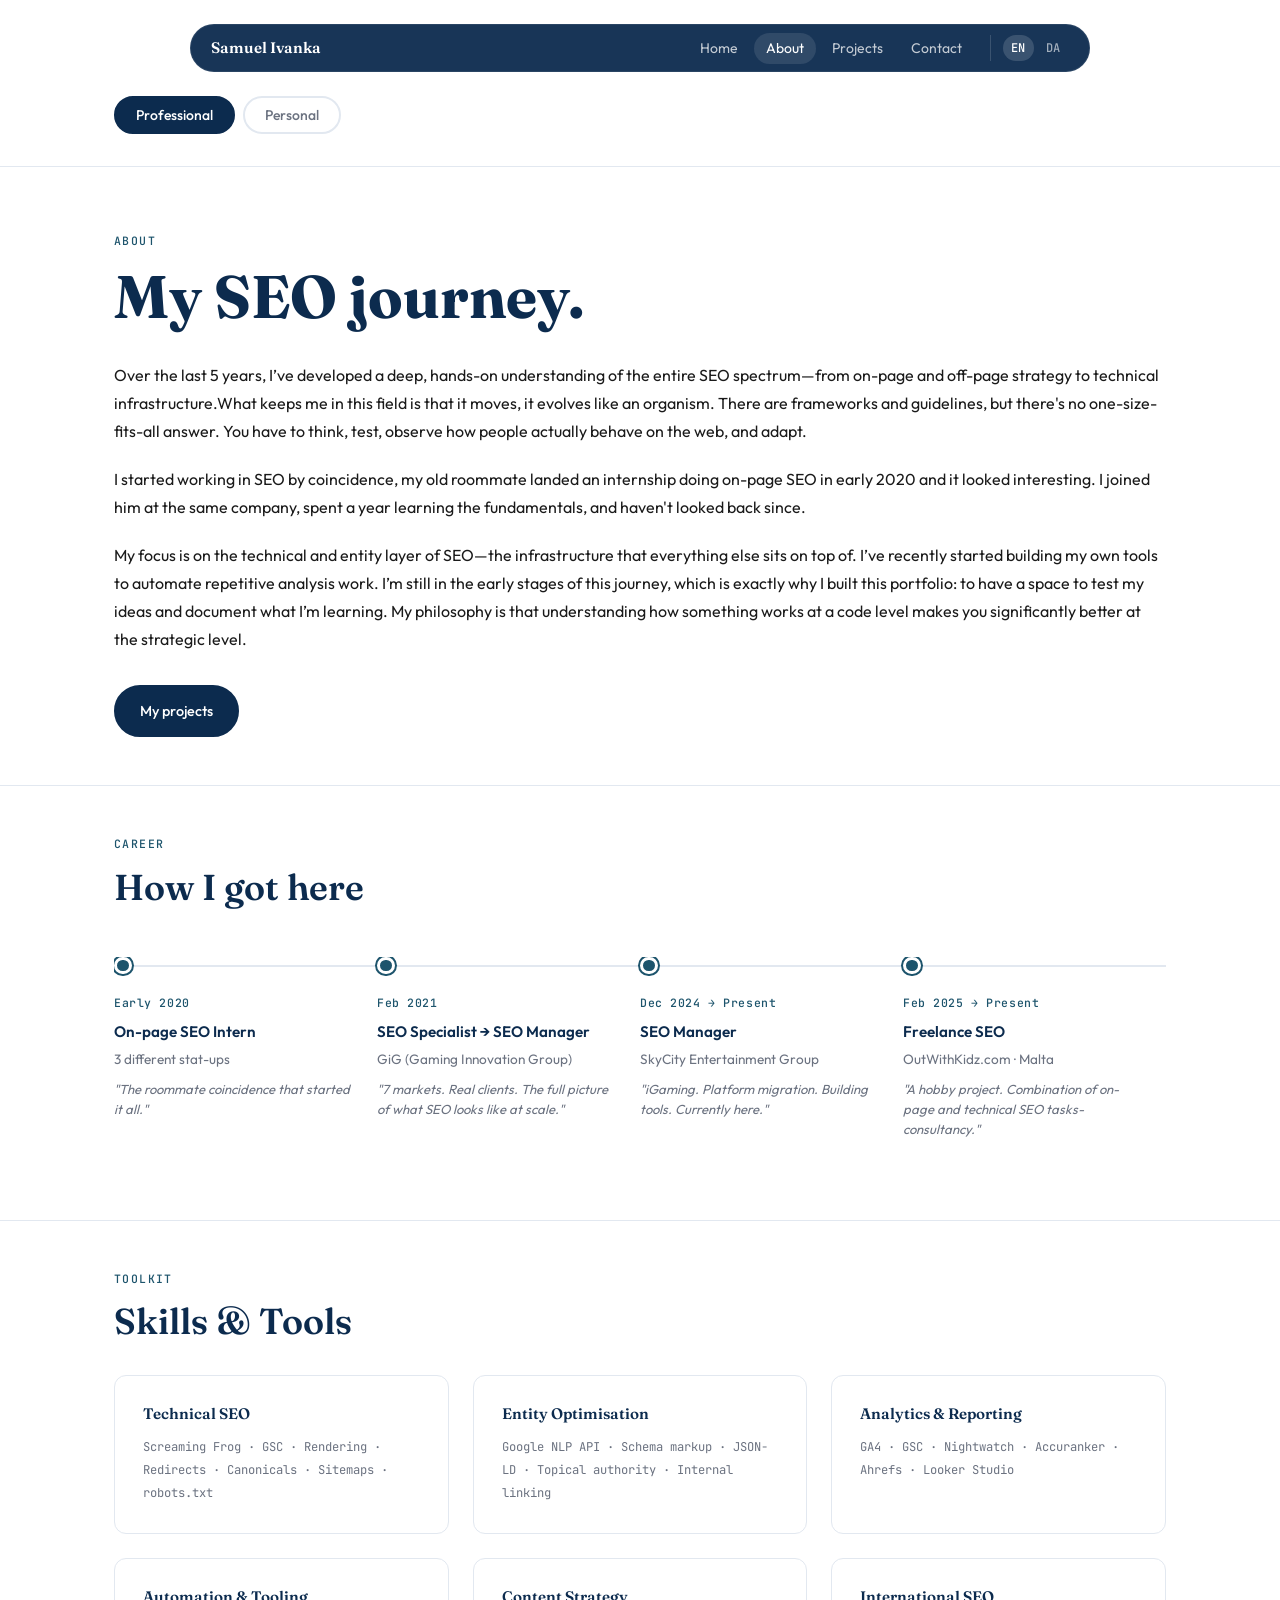
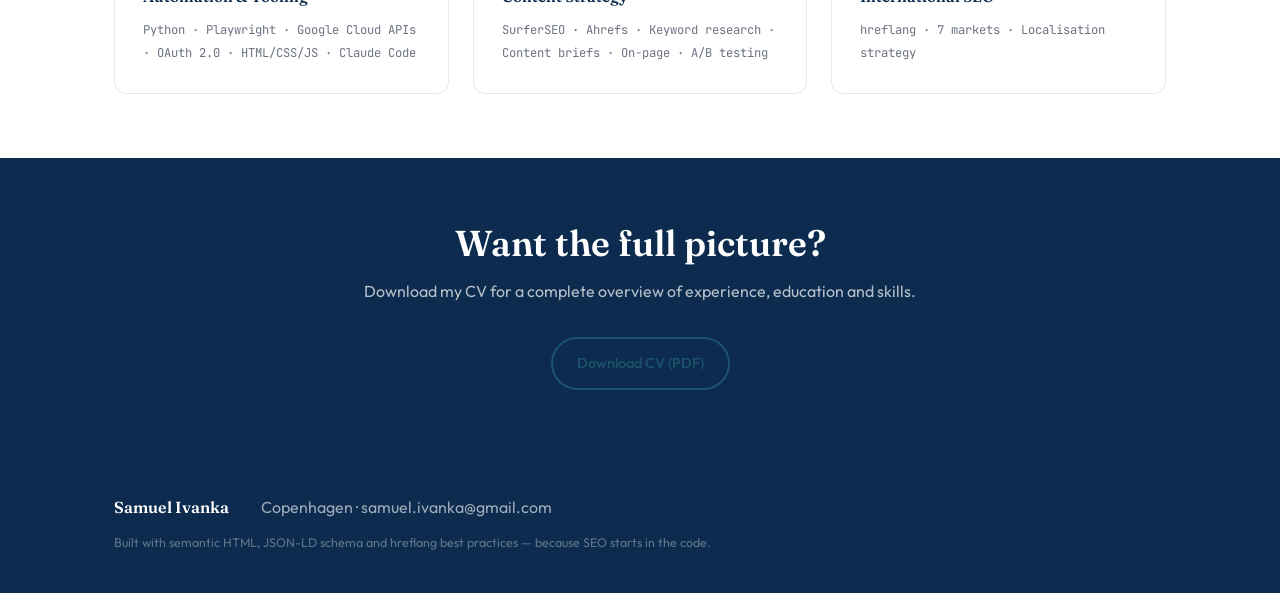
==== commit 6b16444f: "ready to go live" ====
--- a/about.html
+++ b/about.html
@@ -1,10 +1,14 @@
 <!DOCTYPE html>
-<html lang="en">
+<html lang="en"
+  data-title-en="About — Samuel Ivanka"
+  data-title-da="Om — Samuel Ivanka"
+  data-desc-en="About Samuel Ivanka — technical SEO manager based in Copenhagen. 5 years in iGaming, agency and freelance SEO. Also: badminton, cycling, and four languages."
+  data-desc-da="Om Samuel Ivanka — teknisk SEO manager baseret i København. 5 års erfaring inden for iGaming, bureau og freelance SEO. Også: badminton, cykling og fire sprog.">
 <head>
   <meta charset="UTF-8">
   <meta name="viewport" content="width=device-width, initial-scale=1.0">
 
-  <title>About Me - Professional & Personal Angle</title>
+  <title>About — Samuel Ivanka</title>
   <meta name="description" content="About Samuel Ivanka — technical SEO manager based in Copenhagen. 5 years in iGaming, agency and freelance SEO. Also: badminton, cycling, and four languages.">
 
   <!-- Canonical -->
@@ -13,8 +17,8 @@
   <!-- Open Graph -->
   <meta property="og:type"        content="website">
   <meta property="og:url"         content="https://samuelivanka.github.io/about.html">
-  <meta property="og:title"       content="About Me - Professional & Personal Angle">
-  <meta property="og:description" content="A bit about myself, from professional and personal point of view. Want to know more? Just ask!">
+  <meta property="og:title"       content="About — Samuel Ivanka">
+  <meta property="og:description" content="Technical SEO manager based in Copenhagen. 5 years across iGaming, agency and freelance. Passionate about entity optimisation, SEO tooling and the technical layer that everything else depends on.">
 
   <!--
     Hreflang note:
@@ -120,7 +124,7 @@
           </h1>
 
           <div class="about-intro-text">
-            <p class="t-en">Over the last 6 years, I’ve developed a deep, hands-on understanding of the entire SEO spectrum—from on-page and off-page strategy to technical infrastructure.What keeps me in this field is that it moves, it evolves like an organism. There are frameworks and guidelines, but there's no one-size-fits-all answer. You have to think, test, observe how people actually behave on the web, and adapt.</p>
+            <p class="t-en">Over the last 5 years, I’ve developed a deep, hands-on understanding of the entire SEO spectrum—from on-page and off-page strategy to technical infrastructure.What keeps me in this field is that it moves, it evolves like an organism. There are frameworks and guidelines, but there's no one-size-fits-all answer. You have to think, test, observe how people actually behave on the web, and adapt.</p>
             <p class="t-da">De sidste 6 år har jeg opbygget en dyb, praktisk forståelse for hele SEO-spektret – fra on-page og off-page strategi til teknisk infrastruktur. Det der holder mig i dette felt er, at det bevæger sig, det udvikler sig som en organisme. Der er rammer og retningslinjer, men der er ingen one-size-fits-all løsning. Man skal tænke, teste, observere hvordan folk faktisk opfører sig på nettet, og tilpasse sig.</p>
 
             <p class="t-en">I started working in SEO by coincidence, my old roommate landed an internship doing on-page SEO in early 2020 and it looked interesting. I joined him at the same company, spent a year learning the fundamentals, and haven't looked back since.</p>
--- a/style.css
+++ b/style.css
@@ -859,6 +859,22 @@
   border-radius: var(--radius-pill);
 }
 
+.working-on-badge {
+  position: absolute;
+  top: 1.25rem;
+  right: 1.25rem;
+  font-family: var(--font-mono);
+  font-size: 0.68rem;
+  font-weight: 500;
+  letter-spacing: 0.08em;
+  text-transform: uppercase;
+  color: var(--teal);
+  background: var(--white);
+  border: 1px solid var(--teal);
+  padding: 0.3rem 0.75rem;
+  border-radius: var(--radius-pill);
+}
+
 /* ====================================================
    SEO TOOLKIT CASE STUDY
    ==================================================== */
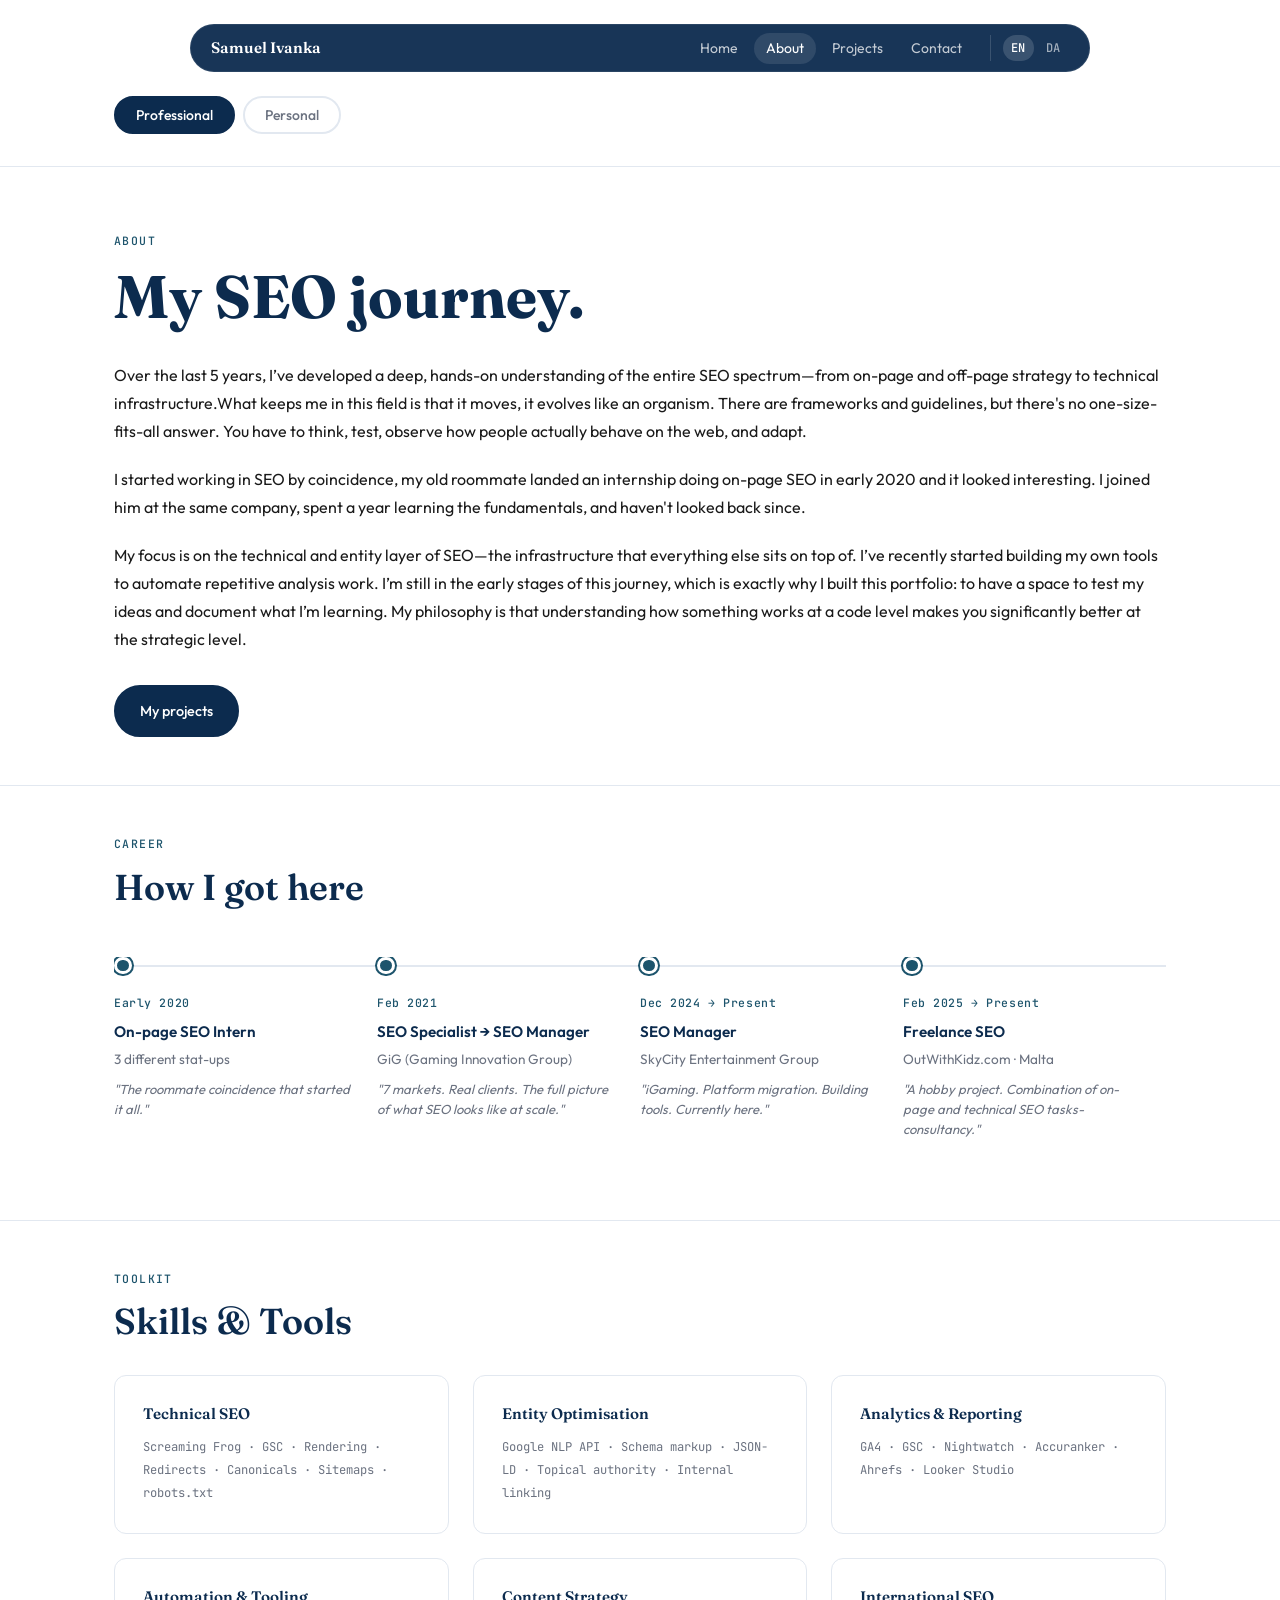
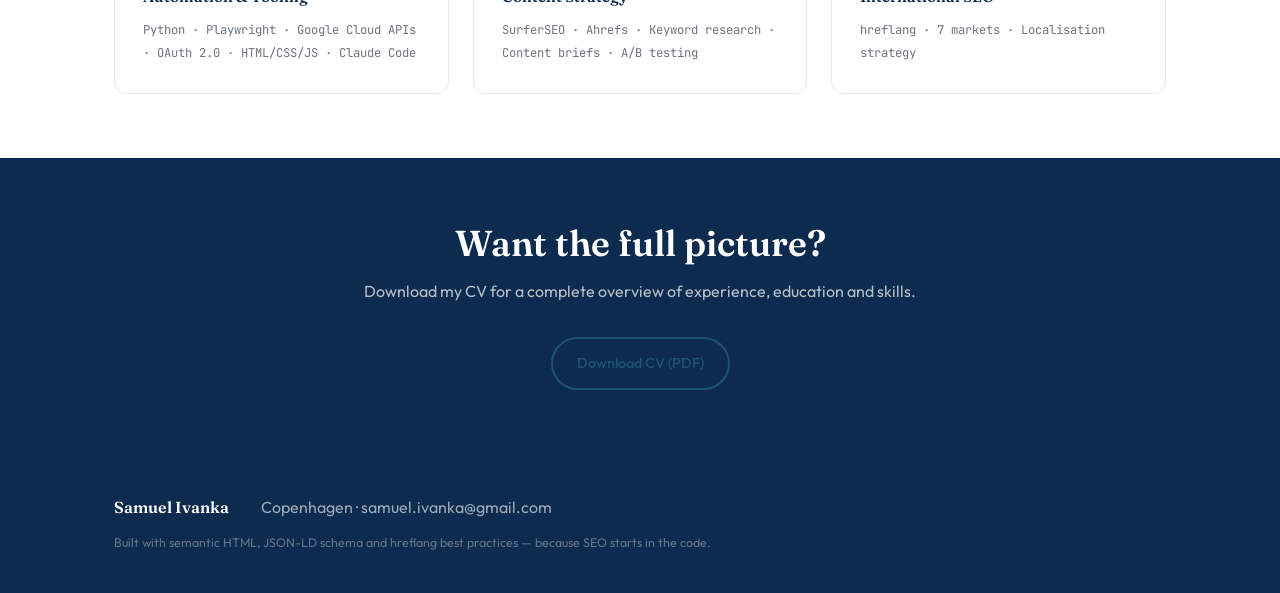
==== commit 90ca464a: "minor changes - meta tags" ====
--- a/about.html
+++ b/about.html
@@ -1,14 +1,14 @@
 <!DOCTYPE html>
 <html lang="en"
-  data-title-en="About — Samuel Ivanka"
-  data-title-da="Om — Samuel Ivanka"
-  data-desc-en="About Samuel Ivanka — technical SEO manager based in Copenhagen. 5 years in iGaming, agency and freelance SEO. Also: badminton, cycling, and four languages."
-  data-desc-da="Om Samuel Ivanka — teknisk SEO manager baseret i København. 5 års erfaring inden for iGaming, bureau og freelance SEO. Også: badminton, cykling og fire sprog.">
+  data-title-en="A bit about me - from professional and private point of view"
+  data-title-da="Lidt om mig – både fagligt og personligt"
+  data-desc-en="Me from both the professional and private angle. I share my experience and results from my career, but I also make room for my private interests and hobbies."
+  data-desc-da="Min profil fra både en professionel og privat vinkel. Jeg deler mine erfaringer og resultater fra erhvervslivet, men giver også plads til de personlige interesser.">
 <head>
   <meta charset="UTF-8">
   <meta name="viewport" content="width=device-width, initial-scale=1.0">
 
-  <title>About — Samuel Ivanka</title>
+  <title>A bit about me - from professional and private point of view</title>
   <meta name="description" content="About Samuel Ivanka — technical SEO manager based in Copenhagen. 5 years in iGaming, agency and freelance SEO. Also: badminton, cycling, and four languages.">
 
   <!-- Canonical -->
@@ -17,8 +17,8 @@
   <!-- Open Graph -->
   <meta property="og:type"        content="website">
   <meta property="og:url"         content="https://samuelivanka.github.io/about.html">
-  <meta property="og:title"       content="About — Samuel Ivanka">
-  <meta property="og:description" content="Technical SEO manager based in Copenhagen. 5 years across iGaming, agency and freelance. Passionate about entity optimisation, SEO tooling and the technical layer that everything else depends on.">
+  <meta property="og:title"       content="A bit about me - from professional and private point of view">
+  <meta property="og:description" content="Me from both the professional and private angle. I share my experience and results from my career, but I also make room for my private interests and hobbies.">
 
   <!--
     Hreflang note:
@@ -125,7 +125,7 @@
 
           <div class="about-intro-text">
             <p class="t-en">Over the last 5 years, I’ve developed a deep, hands-on understanding of the entire SEO spectrum—from on-page and off-page strategy to technical infrastructure.What keeps me in this field is that it moves, it evolves like an organism. There are frameworks and guidelines, but there's no one-size-fits-all answer. You have to think, test, observe how people actually behave on the web, and adapt.</p>
-            <p class="t-da">De sidste 6 år har jeg opbygget en dyb, praktisk forståelse for hele SEO-spektret – fra on-page og off-page strategi til teknisk infrastruktur. Det der holder mig i dette felt er, at det bevæger sig, det udvikler sig som en organisme. Der er rammer og retningslinjer, men der er ingen one-size-fits-all løsning. Man skal tænke, teste, observere hvordan folk faktisk opfører sig på nettet, og tilpasse sig.</p>
+            <p class="t-da">De sidste 5 år har jeg opbygget en dyb, praktisk forståelse for hele SEO-spektret – fra on-page og off-page strategi til teknisk infrastruktur. Det der holder mig i dette felt er, at det bevæger sig, det udvikler sig som en organisme. Der er rammer og retningslinjer, men der er ingen one-size-fits-all løsning. Man skal tænke, teste, observere hvordan folk faktisk opfører sig på nettet, og tilpasse sig.</p>
 
             <p class="t-en">I started working in SEO by coincidence, my old roommate landed an internship doing on-page SEO in early 2020 and it looked interesting. I joined him at the same company, spent a year learning the fundamentals, and haven't looked back since.</p>
             <p class="t-da">Jeg startede med SEO lidt ved et tilfælde. Min daværende roommate fik en praktikplads med fokus på on-page SEO i starten af 2020, og det så spændende ud. Jeg startede i samme firma, brugte et år på at lære det grundlæggende, og har ikke set mig tilbage siden.</p>
@@ -278,8 +278,8 @@
                 <span class="t-en">Content Strategy</span>
                 <span class="t-da">Contentstrategi</span>
               </h3>
-              <div class="skill-tools t-en">SurferSEO · Ahrefs · Keyword research · Content briefs · On-page · A/B testing</div>
-              <div class="skill-tools t-da">SurferSEO · Ahrefs · Søgeordanalyse · Content briefs · On-page · A/B testing</div>
+              <div class="skill-tools t-en">SurferSEO · Ahrefs · Keyword research · Content briefs · A/B testing</div>
+              <div class="skill-tools t-da">SurferSEO · Ahrefs · Søgeordanalyse · Content briefs · A/B testing</div>
             </article>
 
             <article class="skill-card fade-up">
--- a/style.css
+++ b/style.css
@@ -39,12 +39,15 @@
 html {
   scroll-behavior: smooth;
   font-size: 16px;
+  overflow-x: hidden;
 }
 
 body {
   font-family: var(--font-body);
   color: var(--ink);
   background: var(--white);
+  overflow-x: hidden;
+  max-width: 100%;
   line-height: 1.7;
   -webkit-font-smoothing: antialiased;
 }
@@ -1193,3 +1196,12 @@
 
   footer .container { gap: 0.4rem 1rem; }
 }
+
+@media (max-width: 480px) {
+  .container { padding: 0 1rem; }
+  .feature-card { padding: 1.5rem 1.25rem; }
+  .placeholder-card { padding: 1.5rem 1.25rem; }
+  .page-header .container { padding-top: 2rem; padding-bottom: 2rem; }
+  .mini-pipeline { max-width: 100%; }
+  h1, h2, h3 { overflow-wrap: break-word; word-break: break-word; }
+}
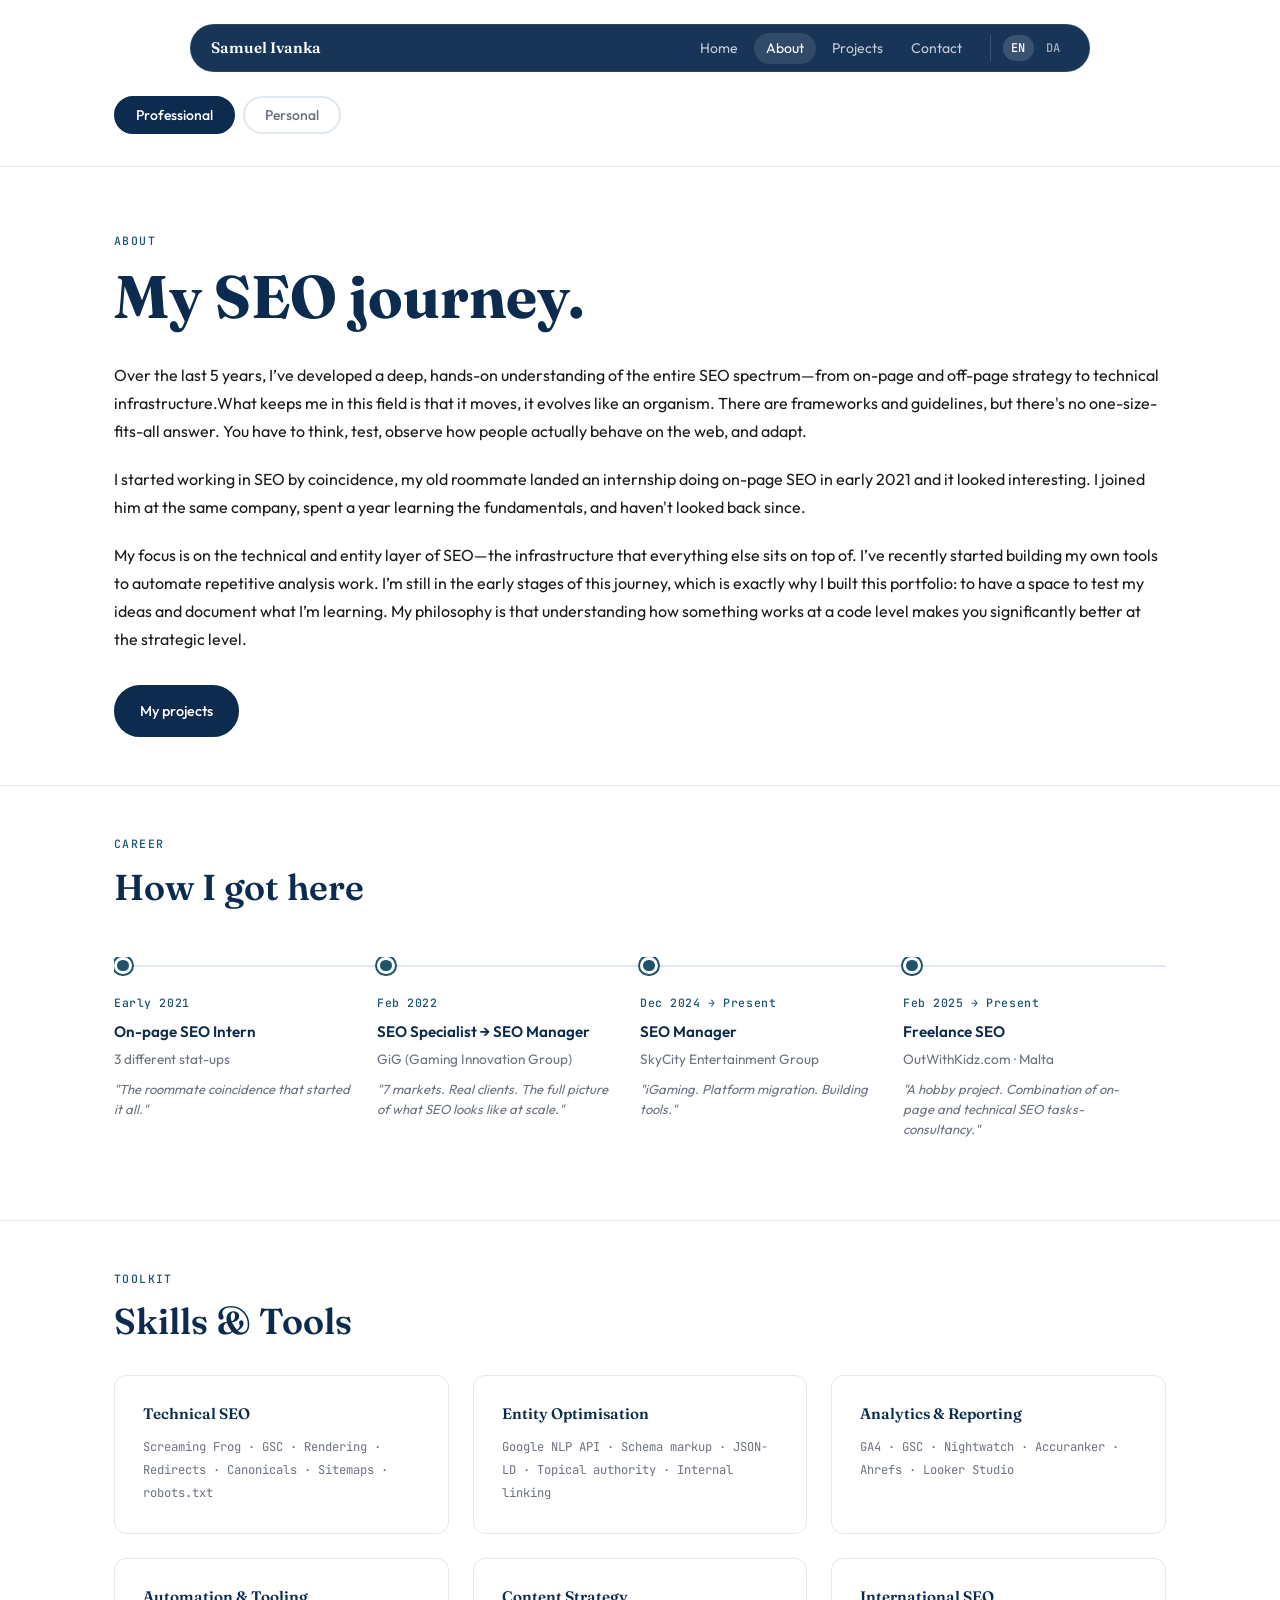
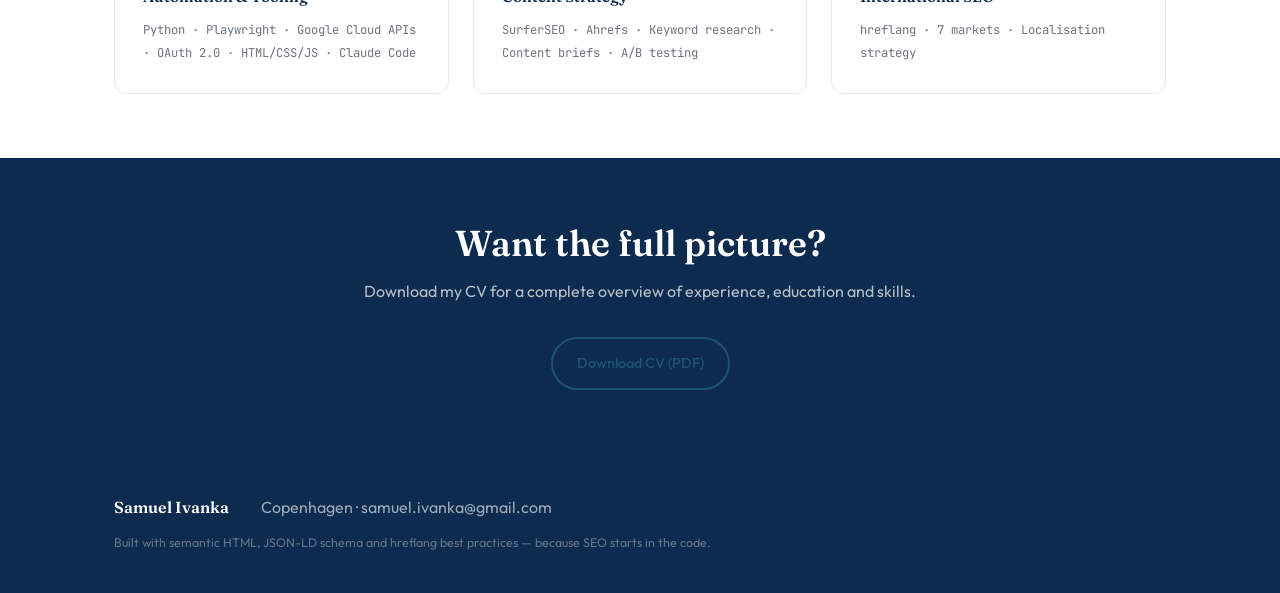
==== commit 0936e151: "years on about.html" ====
--- a/about.html
+++ b/about.html
@@ -127,8 +127,8 @@
             <p class="t-en">Over the last 5 years, I’ve developed a deep, hands-on understanding of the entire SEO spectrum—from on-page and off-page strategy to technical infrastructure.What keeps me in this field is that it moves, it evolves like an organism. There are frameworks and guidelines, but there's no one-size-fits-all answer. You have to think, test, observe how people actually behave on the web, and adapt.</p>
             <p class="t-da">De sidste 5 år har jeg opbygget en dyb, praktisk forståelse for hele SEO-spektret – fra on-page og off-page strategi til teknisk infrastruktur. Det der holder mig i dette felt er, at det bevæger sig, det udvikler sig som en organisme. Der er rammer og retningslinjer, men der er ingen one-size-fits-all løsning. Man skal tænke, teste, observere hvordan folk faktisk opfører sig på nettet, og tilpasse sig.</p>
 
-            <p class="t-en">I started working in SEO by coincidence, my old roommate landed an internship doing on-page SEO in early 2020 and it looked interesting. I joined him at the same company, spent a year learning the fundamentals, and haven't looked back since.</p>
-            <p class="t-da">Jeg startede med SEO lidt ved et tilfælde. Min daværende roommate fik en praktikplads med fokus på on-page SEO i starten af 2020, og det så spændende ud. Jeg startede i samme firma, brugte et år på at lære det grundlæggende, og har ikke set mig tilbage siden.</p>
+            <p class="t-en">I started working in SEO by coincidence, my old roommate landed an internship doing on-page SEO in early 2021 and it looked interesting. I joined him at the same company, spent a year learning the fundamentals, and haven't looked back since.</p>
+            <p class="t-da">Jeg startede med SEO lidt ved et tilfælde. Min daværende roommate fik en praktikplads med fokus på on-page SEO i starten af 2021, og det så spændende ud. Jeg startede i samme firma, brugte et år på at lære det grundlæggende, og har ikke set mig tilbage siden.</p>
 
             <p class="t-en">My focus is on the technical and entity layer of SEO—the infrastructure that everything else sits on top of. I’ve recently started building my own tools to automate repetitive analysis work. I’m still in the early stages of this journey, which is exactly why I built this portfolio: to have a space to test my ideas and document what I’m learning. My philosophy is that understanding how something works at a code level makes you significantly better at the strategic level.</p>
             <p class="t-da">Mit fokus er på det tekniske lag og entitets-niveauet – selve den infrastruktur, som alt andet hviler på. Jeg er for nylig begyndt at eksperimentere med at bygge mine egne værktøjer til at automatisere repetitive analyseopgaver. Selvom jeg stadig er i den tidlige fase, er det netop derfor, jeg har bygget denne portfolio: For at have et sted at teste mine idéer af og dokumentere min læring. Min filosofi er, at når man forstår, hvordan noget fungerer helt nede i koden, bliver man markant stærkere på det strategiske niveau.</p>
@@ -162,8 +162,8 @@
             <div class="timeline-item fade-up" role="listitem">
               <div class="timeline-dot" aria-hidden="true"></div>
               <div class="timeline-year">
-                <span class="t-en">Early 2020</span>
-                <span class="t-da">Tidligt 2020</span>
+                <span class="t-en">Early 2021</span>
+                <span class="t-da">Tidligt 2021</span>
               </div>
               <div class="timeline-role">
                 <span class="t-en">On-page SEO Intern</span>
@@ -181,7 +181,7 @@
 
             <div class="timeline-item fade-up" role="listitem">
               <div class="timeline-dot" aria-hidden="true"></div>
-              <div class="timeline-year">Feb 2021</div>
+              <div class="timeline-year">Feb 2022</div>
               <div class="timeline-role">SEO Specialist → SEO Manager</div>
               <div class="timeline-company">GiG (Gaming Innovation Group)</div>
               <div class="timeline-desc">
@@ -199,8 +199,8 @@
               <div class="timeline-role">SEO Manager</div>
               <div class="timeline-company">SkyCity Entertainment Group</div>
               <div class="timeline-desc">
-                <span class="t-en">"iGaming. Platform migration. Building tools. Currently here."</span>
-                <span class="t-da">"iGaming. Platformsmigrering. Bygger værktøjer. Er her stadig."</span>
+                <span class="t-en">"iGaming. Platform migration. Building tools."</span>
+                <span class="t-da">"iGaming. Platformsmigrering. Bygger værktøjer."</span>
               </div>
             </div>
 
@@ -304,10 +304,8 @@
           </h2>
           <p class="t-en">Download my CV for a complete overview of experience, education and skills.</p>
           <p class="t-da">Download mit CV for et komplet overblik over erfaring, uddannelse og kompetencer.</p>
-          <a href="S.Ivanka_CV.pdf" class="btn-outline" download>
-            <span class="t-en">Download CV (PDF)</span>
-            <span class="t-da">Download CV (PDF)</span>
-          </a>
+          <a href="S.Ivanka_CV.pdf" class="btn-outline t-en" download>Download CV (PDF)</a>
+          <a href="S.Ivanka_Resume.pdf" class="btn-outline t-da" download>Download CV (PDF)</a>
         </div>
       </section>
 
--- a/style.css
+++ b/style.css
@@ -386,6 +386,10 @@
   align-items: center;
 }
 
+/* Prevent grid children from overflowing their column */
+.featured-text,
+.featured-visual { min-width: 0; }
+
 .featured-cta { margin-top: 2rem; }
 
 /* Outline button on dark navy background — needs light colours */
@@ -1117,7 +1121,11 @@
 }
 
 @media (max-width: 768px) {
-  :root { --section-gap: 2.5rem; }
+  :root { --section-gap: 2rem; }
+
+  .hero { padding: 4rem 0 2.5rem; }
+  .page-header { padding: 4rem 0 2rem; }
+  .about-intro, .personal-intro { padding: 2.5rem 0 1.5rem; }
 
   .pipeline-step {
     grid-template-columns: 1fr;
@@ -1198,10 +1206,46 @@
 }
 
 @media (max-width: 480px) {
+  :root { --section-gap: 1.5rem; }
+
   .container { padding: 0 1rem; }
+  .hero { padding: 3rem 0 2rem; }
+  .page-header { padding: 3rem 0 1.5rem; }
+  .about-intro, .personal-intro { padding: 2rem 0 1rem; }
   .feature-card { padding: 1.5rem 1.25rem; }
   .placeholder-card { padding: 1.5rem 1.25rem; }
-  .page-header .container { padding-top: 2rem; padding-bottom: 2rem; }
   .mini-pipeline { max-width: 100%; }
   h1, h2, h3 { overflow-wrap: break-word; word-break: break-word; }
-}
+  .featured-visual { display: none; }
+  .section-header { margin-bottom: 1.25rem; }
+
+  /* Badges: drop absolute positioning so they don't overlap the tag pills */
+  .coming-soon-badge,
+  .working-on-badge {
+    position: static;
+    display: inline-block;
+    margin-bottom: 0.75rem;
+  }
+}
+
+/* ---- Scroll hint (mobile hero only) ---- */
+.scroll-hint {
+  display: none;
+}
+
+@keyframes bounce-down {
+  0%, 100% { transform: translateY(0);   opacity: 0.5; }
+  50%       { transform: translateY(6px); opacity: 1;   }
+}
+
+@media (max-width: 768px) {
+  .scroll-hint {
+    display: block;
+    margin-top: 1.75rem;
+    text-align: center;
+    font-size: 1.25rem;
+    color: var(--muted);
+    animation: bounce-down 1.6s ease-in-out infinite;
+    user-select: none;
+  }
+}
